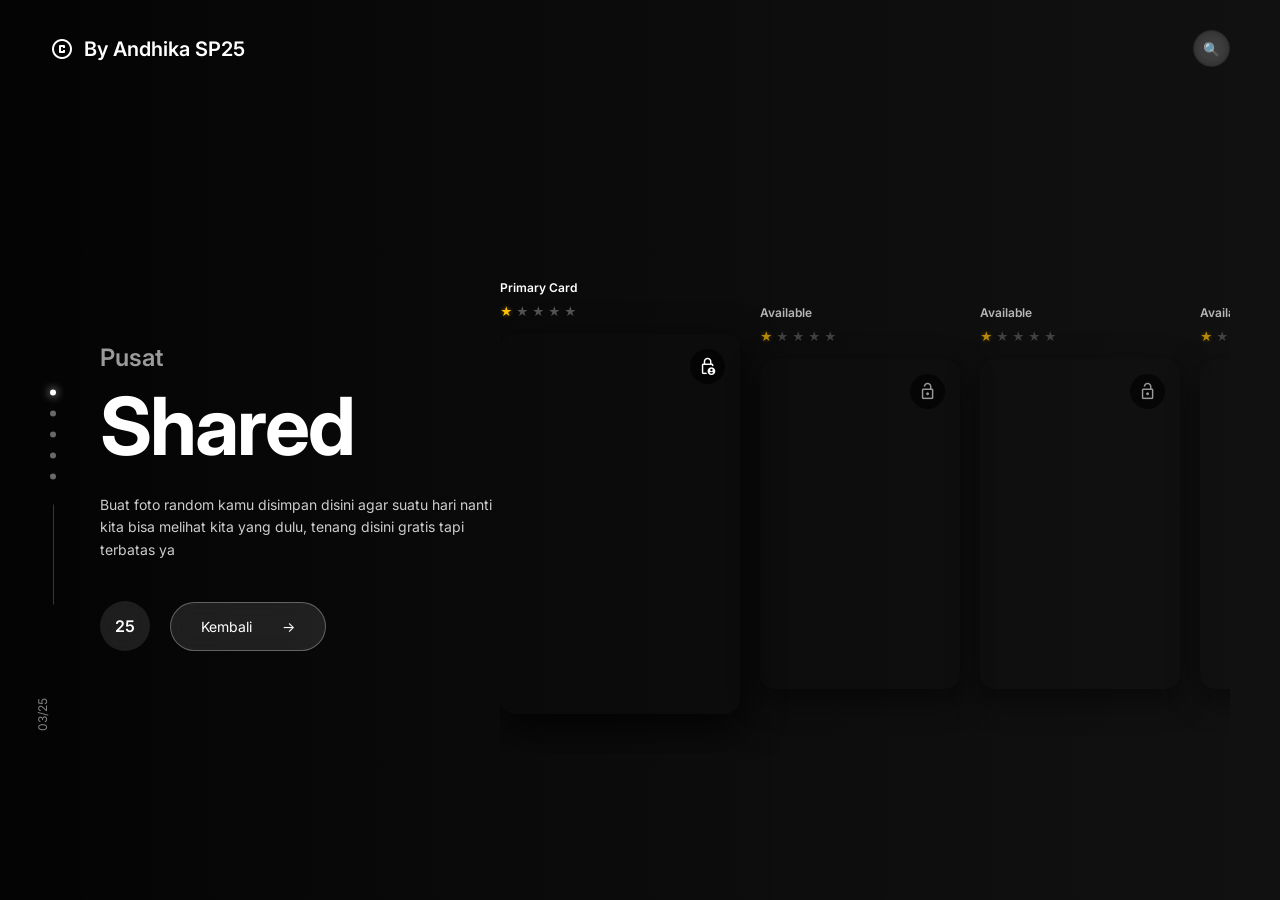
==== card.html @ 6df533e9 "webtest" ====
<!DOCTYPE html>
<html lang="id">
<head>
    <meta charset="UTF-8">
    <meta name="viewport" content="width=device-width, initial-scale=1.0">
    <title>Private Card - Shared Storage</title>
    <link href="https://fonts.googleapis.com/css2?family=Inter:wght@300;400;600;700&display=swap" rel="stylesheet">
    <link href="https://fonts.googleapis.com/css2?family=Material+Symbols+Outlined:opsz,wght,FILL,GRAD@24,400,0,0" rel="stylesheet" />
    
    <link rel="stylesheet" href="card.css">
</head>
<body>
    <div class="bg-image" id="main-bg"></div>
    <div class="overlay"></div>

    <nav>
        <div class="logo">
            <span class="material-symbols-outlined">copyright</span> By Andhika SP25
        </div>

       <div class="nav-right">
            <!-- Kotak Pencarian Baru -->
            <div class="search-box">
                <input type="text" id="search-input" placeholder="Cari card...">
                <button class="icon-btn">🔍</button>
            </div>
        </div>
    </nav>

    <main>
        <div class="left-panel">
            <div class="side-pagination">
                <div class="dot active"></div>
                <div class="dot"></div>
                <div class="dot"></div>
                <div class="dot"></div>
                <div class="dot"></div>
                <div class="line-vertical"></div>
            </div>
            
            <div class="text-content">
                <h3 class="subtitle">Pusat</h3>
                <h1 class="title">Shared</h1>
                <p class="description">
                    Buat foto random kamu disimpan disini agar suatu hari nanti kita bisa melihat kita yang dulu, tenang disini gratis tapi terbatas ya
                </p>
                <div class="action-wrapper">
                    <div class="circle-number" id="total-kartu">0</div>
                    <button class="explore-btn" onclick="window.location.href='index.html'">Kembali <span class="arrow">→</span></button>
                </div>
            </div>
            <div class="bottom-vertical-text">03/25</div>
        </div>

        <div class="right-panel-wrapper">
            <!-- WADAH KARTU DINAMIS: Semua div panjang sudah dihapus, JS akan mengisinya di sini -->
            <div class="slider-container" id="wadah-kartu">
                
            </div>
        </div>
    </main>

    <!-- Modal Login tetap dipertahankan jika Anda ingin menggunakannya nanti -->
    <div id="auth-modal" class="modal-overlay">
        <div class="auth-box">
            <span class="close-btn" onclick="closeModal()">×</span>
            <h2>Log In</h2>
            <p class="subtitle-login">Silakan masukkan username dan sandi Anda untuk melanjutkan.</p>
            
            <form onsubmit="handleLogin(event)">
                <div class="input-group">
                    <label>Username</label>
                    <input type="text" id="username" required>
                </div>
                <div class="input-group">
                    <label>Password</label>
                    <input type="password" id="password" required>
                </div>
                
                <p id="error-msg" class="error-text">Maaf, Username atau Sandi salah!</p>
                <button type="submit" class="btn-signup">Log In</button>
            </form>
        </div>
    </div>

<script>
    // Nonaktifkan klik kanan
    document.addEventListener('contextmenu', e => e.preventDefault());

    // Nonaktifkan tombol shortcut F12, Ctrl+U, Ctrl+Shift+I
    document.onkeydown = function(e) {
        if (e.keyCode == 123) return false; // F12
        if (e.ctrlKey && e.keyCode == 'U'.charCodeAt(0)) return false; // Ctrl+U
        if (e.ctrlKey && e.shiftKey && e.keyCode == 'I'.charCodeAt(0)) return false; // Ctrl+Shift+I
        if (e.ctrlKey && e.shiftKey && e.keyCode == 'J'.charCodeAt(0)) return false; // Ctrl+Shift+J
    };
</script>

    <script src="card.js"></script>
</body>
</html>
---- card.css ----
* {
    margin: 0;
    padding: 0;
    box-sizing: border-box;
    font-family: 'Inter', sans-serif;
    color: #ffffff;
}
body {
    height: 100vh; width: 100vw; overflow: hidden; position: relative; background-color: #111;
}

.bg-image {
    position: absolute; top: 0; left: 0; width: 100%; height: 100%;
    background-image: url('https://images.unsplash.com/photo-1606294711685-6481c19b0235?auto=format&fit=crop&q=80');
    background-size: cover; background-position: center; z-index: -2;
    transition: background-image 0.5s ease-in-out;
}
.overlay {
    position: absolute; top: 0; left: 0; width: 100%; height: 100%;
    background: linear-gradient(to right, rgba(0,0,0,0.8) 0%, rgba(0,0,0,0.4) 40%, rgba(0,0,0,0) 100%);
    z-index: -1;
}

nav { display: flex; justify-content: space-between; align-items: center; padding: 30px 50px; position: relative; z-index: 10; }
.logo { display: flex; align-items: center; gap: 10px; font-weight: 600; font-size: 20px; }
.nav-links { display: flex; gap: 40px; list-style: none; }
.nav-links a { text-decoration: none; font-size: 14px; opacity: 0.8; transition: opacity 0.3s; }
.nav-links a:hover { opacity: 1; }
.nav-right { display: flex; align-items: center; gap: 30px; }
.icon-btn { background: rgba(255,255,255,0.1); border: none; width: 35px; height: 35px; border-radius: 50%; cursor: pointer; backdrop-filter: blur(5px); }
.trips-menu { display: flex; align-items: center; gap: 15px; font-size: 14px; }

main { 
    display: flex; 
    padding: 0 50px; 
    height: calc(100vh - 100px); 
    position: relative; 
    align-items: center; /* Memastikan teks dan gambar sejajar secara vertikal */
}

.left-panel { 
    flex: 0 0 450px; /* Lebar area teks tetap, tidak akan tergeser oleh foto */
    display: flex; 
    flex-direction: column; 
    justify-content: center; 
    position: relative; 
    padding-left: 50px; 
    z-index: 5;
}

.side-pagination { position: absolute; left: 0; top: 50%; transform: translateY(-50%); display: flex; flex-direction: column; align-items: center; gap: 15px; }
.side-pagination .dot { width: 6px; height: 6px; background: rgba(255,255,255,0.4); border-radius: 50%; }
.side-pagination .dot.active { background: white; box-shadow: 0 0 10px white; }
.line-vertical { width: 1px; height: 100px; background: rgba(255,255,255,0.2); margin-top: 10px; }
.subtitle { font-size: 24px; font-weight: 600; opacity: 0.6; margin-bottom: 5px; }
.title { font-size: 80px; font-weight: 700; margin-bottom: 20px; letter-spacing: -2px; }
.description { font-size: 14px; line-height: 1.6; opacity: 0.8; margin-bottom: 40px; }
.action-wrapper { display: flex; align-items: center; gap: 20px; }
.circle-number { width: 50px; height: 50px; border-radius: 50%; background: rgba(255,255,255,0.1); backdrop-filter: blur(10px); display: flex; justify-content: center; align-items: center; font-weight: 600; }
.explore-btn { padding: 15px 30px; background: rgba(255,255,255,0.1); border: 1px solid rgba(255,255,255,0.3); border-radius: 30px; font-size: 14px; cursor: pointer; backdrop-filter: blur(10px); transition: 0.3s; display: flex; align-items: center; gap: 30px; }
.explore-btn:hover { background: rgba(255,255,255,0.2); }
.bottom-vertical-text { position: absolute; bottom: -80px; left: 0; transform: rotate(-90deg); transform-origin: left bottom; font-size: 12px; opacity: 0.5; }

/* === AREA SLIDER (YANG BISA DIGESER) === */
.right-panel-wrapper {
    flex: 1; /* Mengisi sisa ruang di sebelah kanan teks */
    height: 100%;
    display: flex;
    align-items: center;
    position: relative;
    overflow: hidden; /* Mencegah konten luber ke bawah/atas */
}

.slider-container { 
    display: flex; 
    align-items: center; 
    gap: 20px;
    width: 100%;
    overflow-x: auto; 
    scroll-behavior: smooth;
    cursor: grab;
    padding: 40px 50px 40px 0; /* Padding kanan agar slide terakhir tidak mentok batas layar */
}
.slider-container:active { cursor: grabbing; }
.slider-container::-webkit-scrollbar { display: none; }
.slider-container { -ms-overflow-style: none; scrollbar-width: none; }

.card-wrapper { 
    display: flex; 
    flex-direction: column; 
    gap: 15px; 
    flex-shrink: 0; 
    transition: transform 0.3s ease; 
}

.card-header { display: flex; flex-direction: column; gap: 5px; opacity: 0.7; transition: 0.3s; user-select: none; }
.card-wrapper.active .card-header { opacity: 1; }

/* === TAMBAHAN: Efek Membesar Saat Kursor Menyentuh Kartu (Hover) === */
.card-wrapper:hover .card {
    width: 240px; 
    height: 380px; 
    filter: brightness(1); 
    box-shadow: 0 15px 40px rgba(0,0,0,0.8);
}
.card-header span { font-size: 12px; font-weight: 600; }
.mini-dots { display: flex; gap: 5px; }
.mini-dots span { width: 4px; height: 4px; background: rgba(255,255,255,0.3); border-radius: 50%; }
.card-wrapper.active .mini-dots span.active { background: white; }

.card { width: 200px; height: 330px; border-radius: 15px; background-size: cover; background-position: center; position: relative; box-shadow: 0 10px 30px rgba(0,0,0,0.5); transition: all 0.4s ease; filter: brightness(0.6); pointer-events: none; }
.card-wrapper.active .card { width: 240px; height: 380px; filter: brightness(1); box-shadow: 0 15px 40px rgba(0,0,0,0.8); }

.lock-icon {
    position: absolute; top: 15px; right: 15px; width: 35px; height: 35px;
    background: rgba(0,0,0,0.6); backdrop-filter: blur(5px); border-radius: 50%;
    display: flex; justify-content: center; align-items: center; font-size: 16px;
}

/* === MODAL LOGIN === */
/* === MODAL LOGIN === */
.modal-overlay {
    position: fixed; top: 0; left: 0; width: 100vw; height: 100vh;
    background: rgba(0, 0, 0, 0.6); backdrop-filter: blur(8px);
    
    /* Ganti display: none menjadi flex */
    display: flex; 
    justify-content: center; align-items: center; z-index: 100;
    
    /* Tambahan untuk efek pudar (fade) */
    opacity: 0;
    visibility: hidden;
    transition: all 0.3s ease;
}

.auth-box {
    background: rgba(20, 20, 20, 0.85); border: 1px solid rgba(255, 255, 255, 0.2);
    border-radius: 15px; padding: 40px; width: 360px; position: relative;
    box-shadow: 0 15px 40px rgba(0,0,0,0.7); text-align: center;
    
    /* Tambahan untuk efek membesar dari bawah (scale) */
    transform: scale(0.9) translateY(20px);
    transition: all 0.4s cubic-bezier(0.175, 0.885, 0.32, 1.275);
}

/* --- KELAS PEMICU ANIMASI (Saat Ditampilkan) --- */
.modal-overlay.show {
    opacity: 1;
    visibility: visible;
}

.modal-overlay.show .auth-box {
    transform: scale(1) translateY(0);
}

.close-btn { position: absolute; top: 15px; right: 20px; font-size: 24px; cursor: pointer; opacity: 0.7; }
.close-btn:hover { opacity: 1; }
.auth-box h2 { font-size: 28px; font-weight: 700; margin-bottom: 5px; }
.subtitle-login { font-size: 14px; margin-bottom: 30px; opacity: 0.9; }

.input-group { text-align: left; margin-bottom: 25px; }
.input-group label { display: block; font-size: 14px; font-weight: 600; margin-bottom: 5px; }
.input-group input {
    width: 100%; background: transparent; border: none;
    border-bottom: 2px solid rgba(255,255,255,0.7);
    color: white; font-size: 16px; padding: 5px 0; outline: none;
}
.input-group input:focus { border-bottom: 2px solid white; }

.error-text { color: #ff6b6b; font-size: 13px; margin-top: -15px; margin-bottom: 20px; text-align: left; display: none; }
.btn-signup {
    width: 100%; background: #5586ff; color: white; border: none;
    padding: 15px; border-radius: 8px; font-size: 16px; font-weight: 600;
    cursor: pointer; margin-bottom: 10px; transition: 0.3s;
}
.btn-signup:hover { background: #4572e0; }

/* === FITUR KOTAK PENCARIAN === */
.search-box {
    display: flex;
    align-items: center;
    background: rgba(255,255,255,0.1);
    border-radius: 30px;
    backdrop-filter: blur(5px);
    border: 1px solid transparent;
    transition: 0.4s ease;
}
.search-box:focus-within {
    border: 1px solid rgba(255,255,255,0.5);
    background: rgba(255,255,255,0.2);
}
.search-box input {
    background: transparent;
    border: none;
    color: white;
    width: 0; /* Awalnya tersembunyi */
    padding: 0;
    opacity: 0;
    transition: 0.4s ease;
    outline: none;
    font-size: 14px;
}
/* Efek kotak memanjang saat didekati mouse atau diketik */
.search-box:hover input, .search-box input:focus {
    width: 150px;
    padding: 5px 15px;
    opacity: 1;
}
.search-box .icon-btn {
    background: transparent; /* Hilangkan background default agar menyatu dengan kotak */
}

/* === EFEK TRANSISI PINDAH HALAMAN === */

/* Membuat halaman muncul perlahan saat baru dibuka */
body {
    animation: fadeInPage 0.5s ease-in-out forwards;
}

@keyframes fadeInPage {
    from { opacity: 0; }
    to { opacity: 1; }
}

/* Class ini akan dipicu oleh JavaScript saat tombol diklik */
body.fade-out {
    animation: fadeOutPage 0.5s ease-in-out forwards;
}

@keyframes fadeOutPage {
    from { opacity: 1; }
    to { opacity: 0; }
}

/* === ANIMASI TOMBOL KEMBALI === */

/* 1. Memastikan perubahan transisinya mulus */
.explore-btn {
    transition: all 0.3s ease !important;
}

/* 2. Efek membesar dan bayangan saat disentuh kursor */
.explore-btn:hover {
    transform: scale(1.05);
    box-shadow: 0 8px 20px rgba(0, 0, 0, 0.3);
}

/* 3. Efek tertekan saat tombol diklik */
.explore-btn:active {
    transform: scale(0.95);
}

/* 4. Memastikan ikon panah bisa digeser */
.explore-btn .arrow {
    display: inline-block;
    transition: transform 0.3s ease;
}

/* 5. Menggeser ikon panah sedikit ke kanan saat tombol disentuh */
.explore-btn:hover .arrow {
    transform: translateX(6px);
}

/* === SISTEM RATING BINTANG === */
.star-rating {
    display: flex;
    gap: 3px; /* Jarak antar bintang */
    margin-top: 4px; /* Jarak bintang dari teks judul di atasnya */
}

.star {
    color: rgba(255, 255, 255, 0.3); /* Warna bintang kosong (putih redup/transparan) */
    font-size: 13px; /* Ukuran bintang */
    cursor: default;
}

.star.active {
    color: #ffc107; /* Warna bintang terisi (emas/kuning terang) */
    text-shadow: 0 0 5px rgba(255, 193, 7, 0.4); /* Opsional: efek sedikit bersinar */
}

/* === EFEK TERANG SAAT CARD DI-HOVER === */

/* Memberikan efek transisi halus agar perubahannya tidak kaku (opsional jika sudah ada) */
.card-header, .card-header span, .star-rating {
    transition: all 0.3s ease;
}

/* Memaksa header kartu menjadi terang 100% saat kursor masuk ke area card-wrapper */
.card-wrapper:hover .card-header {
    opacity: 1 !important;
}

/* Memaksa teks nama (Mountain Base, dll) menjadi putih bersih */
.card-wrapper:hover .card-header > span {
    color: #ffffff !important;
    opacity: 1 !important;
}

/* Memaksa bintang rating yang aktif menyala kuning terang maksimal */
.card-wrapper:hover .star-rating .star.active {
    color: #ffc107 !important;
    opacity: 1 !important;
    text-shadow: 0 0 5px rgba(255, 193, 7, 0.4);
}
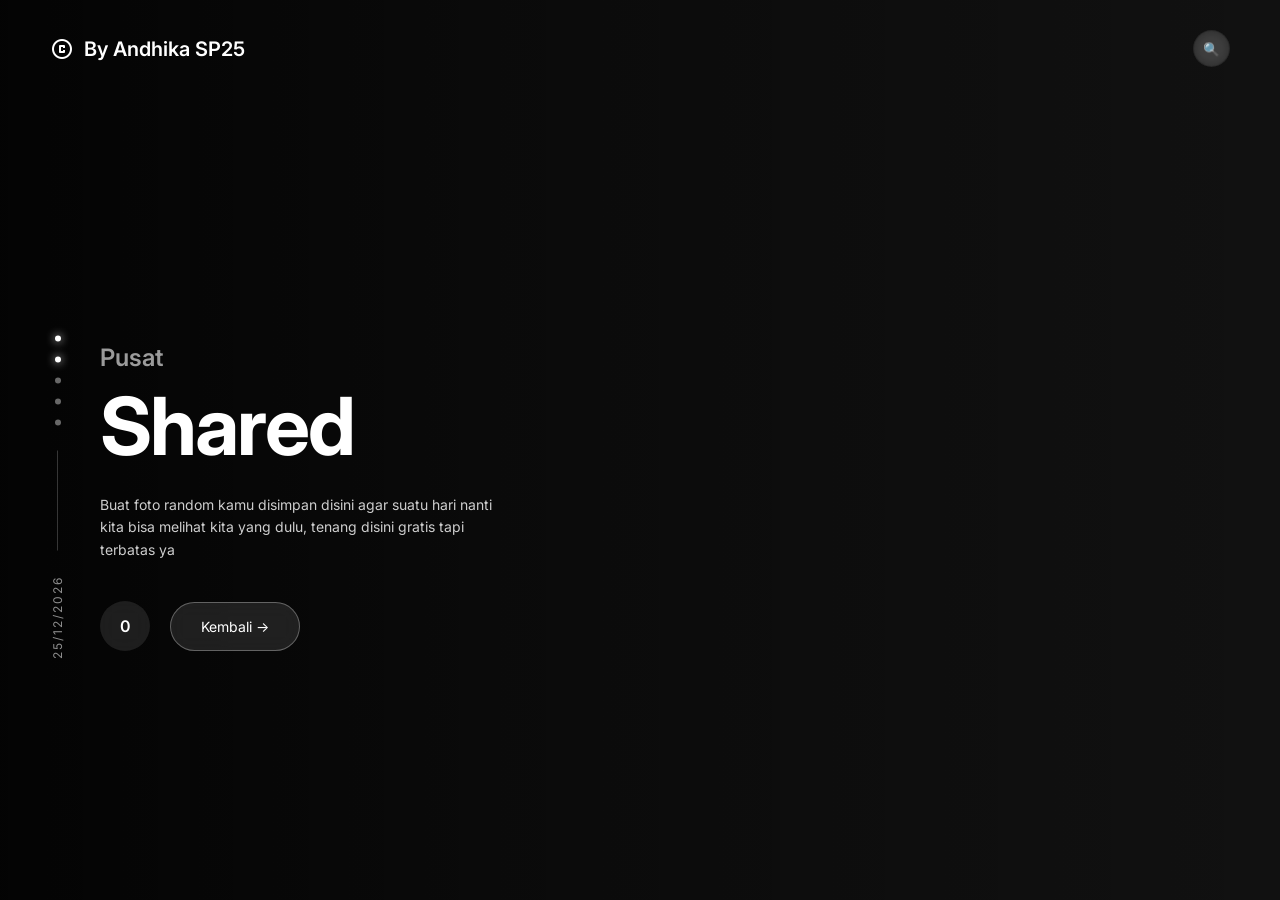
==== commit c29233ed: "v1" ====
--- a/card.html
+++ b/card.html
@@ -3,6 +3,8 @@
 <head>
     <meta charset="UTF-8">
     <meta name="viewport" content="width=device-width, initial-scale=1.0">
+    <meta name="referrer" content="no-referrer">
+    <meta http-equiv="X-Content-Type-Options" content="nosniff">
     <title>Private Card - Shared Storage</title>
     <link href="https://fonts.googleapis.com/css2?family=Inter:wght@300;400;600;700&display=swap" rel="stylesheet">
     <link href="https://fonts.googleapis.com/css2?family=Material+Symbols+Outlined:opsz,wght,FILL,GRAD@24,400,0,0" rel="stylesheet" />
@@ -31,13 +33,14 @@
         <div class="left-panel">
             <div class="side-pagination">
                 <div class="dot active"></div>
-                <div class="dot"></div>
-                <div class="dot"></div>
+                <div class="dot active"></div>
+                <div class="dot "></div>
                 <div class="dot"></div>
                 <div class="dot"></div>
                 <div class="line-vertical"></div>
+                <div class="class-angka-0325">25/12/2026</div>
             </div>
-            
+
             <div class="text-content">
                 <h3 class="subtitle">Pusat</h3>
                 <h1 class="title">Shared</h1>
@@ -46,10 +49,9 @@
                 </p>
                 <div class="action-wrapper">
                     <div class="circle-number" id="total-kartu">0</div>
-                    <button class="explore-btn" onclick="window.location.href='index.html'">Kembali <span class="arrow">→</span></button>
+                    <button class="explore-btn" onclick="window.location.href='index.html'">Kembali →</button>
                 </div>
             </div>
-            <div class="bottom-vertical-text">03/25</div>
         </div>
 
         <div class="right-panel-wrapper">
@@ -77,7 +79,7 @@
                     <input type="password" id="password" required>
                 </div>
                 
-                <p id="error-msg" class="error-text">Maaf, Username atau Sandi salah!</p>
+                <p id="error-msg" class="error-text">Password salah!</p>
                 <button type="submit" class="btn-signup">Log In</button>
             </form>
         </div>
--- a/card.css
+++ b/card.css
@@ -304,3 +304,92 @@
     text-shadow: 0 0 5px rgba(255, 193, 7, 0.4);
 }
 
+    .class-angka-0325 {
+    writing-mode: vertical-rl;
+    transform: rotate(180deg);
+    font-size: 0.75rem;
+    letter-spacing: 2px;
+    color: rgba(255, 255, 255, 0.55);
+    margin-top: 10px;
+}
+
+/* =========================================
+   RESPONSIVE MOBILE UNTUK CARD.HTML
+   ========================================= */
+@media (max-width: 768px) {
+    body {
+        overflow-y: auto !important;
+        overflow-x: hidden !important;
+        min-height: 100vh;
+    }
+
+    /* Susun area teks utama dan slider kartu menjadi atas-bawah */
+    .container, .main-wrapper, main {
+        flex-direction: column !important;
+        justify-content: flex-start !important;
+        align-items: flex-start !important;
+        padding: 80px 20px 30px 20px !important;
+        gap: 24px !important;
+        height: auto !important;
+    }
+
+    /* Perkecil ukuran judul besar ("Shared") agar pas di layar HP */
+    h1, .hero-title {
+        font-size: 2.6rem !important;
+        line-height: 1.1 !important;
+        margin-bottom: 10px !important;
+    }
+
+    p, .hero-desc {
+        font-size: 0.9rem !important;
+        max-width: 100% !important;
+    }
+
+    /* Buat slider kartu nyaman digeser dengan jari */
+    #wadah-kartu {
+        position: relative !important;
+        width: 100% !important;
+        max-width: 100vw !important;
+        margin-left: 0 !important;
+        padding: 12px 20px 24px 20px !important;
+        display: flex !important;
+        flex-direction: row !important;
+        flex-wrap: nowrap !important;
+        gap: 14px !important;
+        overflow-x: auto !important;
+        overflow-y: hidden !important;
+        touch-action: pan-x !important;
+        -webkit-overflow-scrolling: touch !important;
+        z-index: 20 !important;
+        scrollbar-width: none;
+    }
+
+    #wadah-kartu::-webkit-scrollbar {
+        display: none;
+    }
+    .card-wrapper {
+        flex: 0 0 155px !important;
+        width: 155px !important;
+        min-width: 155px !important;
+        margin: 0 !important;
+    }
+
+    .card {
+        width: 100% !important;
+        height: 220px !important;
+        border-radius: 16px !important;
+    }
+    
+
+    /* Sesuaikan pop-up login agar pas di tengah layar HP */
+    #auth-modal .modal-content, .auth-box {
+        width: 90% !important;
+        max-width: 350px !important;
+        padding: 24px 20px !important;
+        border-radius: 18px !important;
+    }
+
+    #username, #password {
+        font-size: 16px !important; /* Mencegah auto-zoom di HP */
+    }
+}
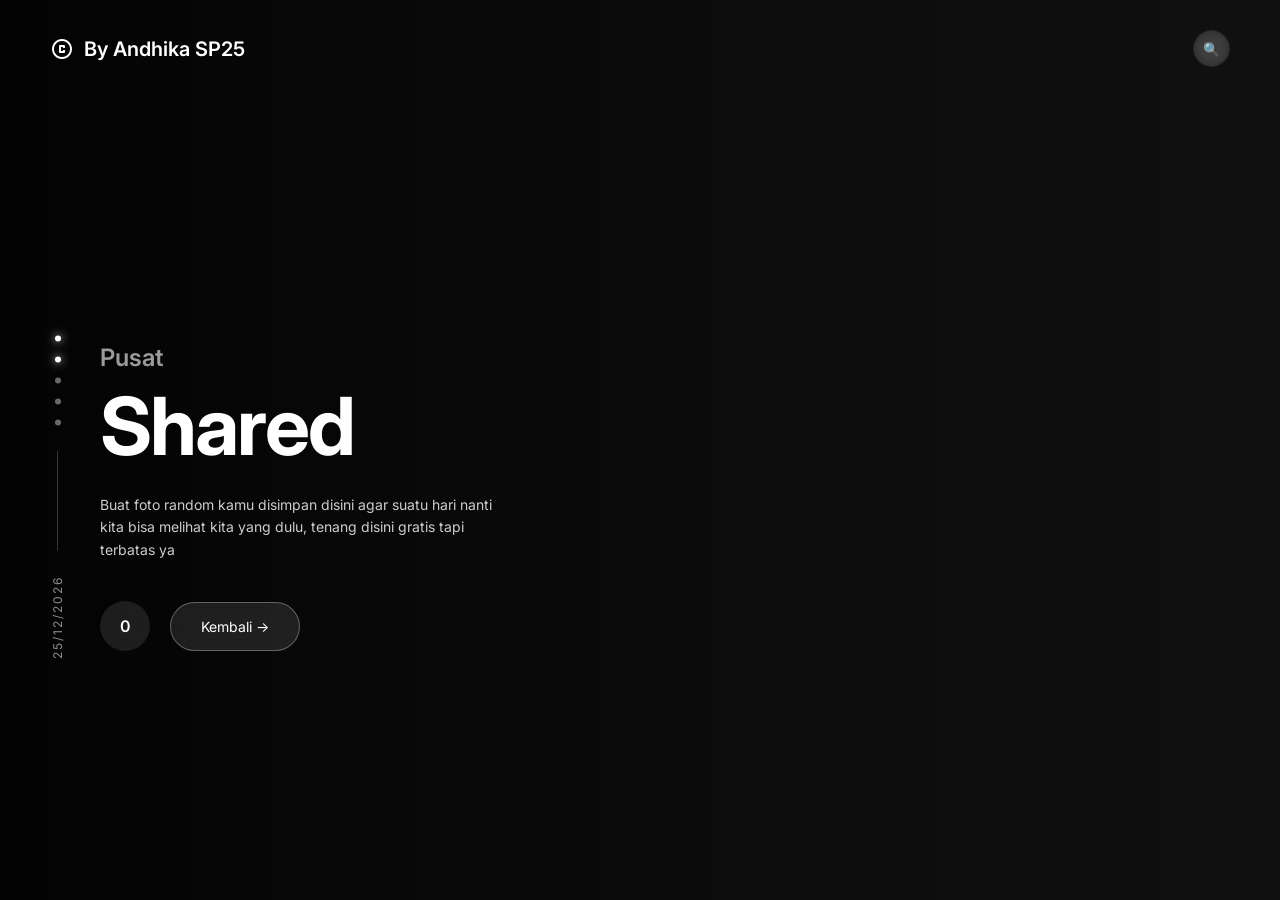
==== commit 20c745a5: "Add files via upload" ====
--- a/card.html
+++ b/card.html
@@ -2,7 +2,7 @@
 <html lang="id">
 <head>
     <meta charset="UTF-8">
-    <meta name="viewport" content="width=device-width, initial-scale=1.0">
+    <meta name="viewport" content="width=device-width, initial-scale=1.0, viewport-fit=cover">
     <meta name="referrer" content="no-referrer">
     <meta http-equiv="X-Content-Type-Options" content="nosniff">
     <title>Private Card - Shared Storage</title>
--- a/card.css
+++ b/card.css
@@ -392,4 +392,144 @@
     #username, #password {
         font-size: 16px !important; /* Mencegah auto-zoom di HP */
     }
+}
+
+/* =========================================================================
+   RESPONSIVE SMARTPHONE (Hanya Header Brand & Animasi Search)
+   ========================================================================= */
+@media (max-width: 768px) {
+    /* 1. Rapatkan jarak kiri-kanan header agar ruang lebih lega */
+    header, .header, .navbar, .top-bar {
+        padding-left: 20px !important;
+        padding-right: 20px !important;
+        gap: 10px !important;
+        justify-content: space-between !important;
+        align-items: center !important;
+        flex-wrap: nowrap !important;
+    }
+
+    /* 2. Jaga teks "© By Andhika SP25" tetap 1 baris (tidak turun jadi 3 baris) */
+    header > div:first-child,
+    .header > div:first-child,
+    .navbar > div:first-child,
+    .brand,
+    .logo {
+        white-space: nowrap !important;
+        flex-shrink: 0 !important;
+        font-size: 0.88rem !important;
+    }
+
+    /* 3. Animasi Search tetap jalan, batasi lebar saat melebar agar tidak menabrak teks */
+    #search-input {
+        font-size: 0.85rem !important;
+        color: #ffffff !important;
+    }
+
+    #search-input::placeholder {
+        color: rgba(255, 255, 255, 0.75) !important;
+        opacity: 1 !important;
+    }
+
+    #search-input:focus,
+    #search-input:hover,
+    #search-input:not(:placeholder-shown),
+    .search-box:hover #search-input,
+    .search-box:focus-within #search-input,
+    .search-box.active #search-input,
+    .search-container:hover #search-input,
+    .search-container:focus-within #search-input,
+    .search-container.active #search-input {
+        width: 150px !important;
+        max-width: 44vw !important;
+        padding-left: 14px !important;
+        padding-right: 36px !important;
+    }
+}
+
+/* =========================================================================
+   GLOBAL: HILANGKAN PINGGIRAN HITAM & BLOK SELEKSI TEKS (INDEX, CARD, GALERI)
+   ========================================================================= */
+*, *::before, *::after {
+    box-sizing: border-box;
+    -webkit-tap-highlight-color: transparent;
+    -webkit-touch-callout: none;
+    -webkit-user-select: none;
+    user-select: none;
+}
+
+html, body {
+    margin: 0 !important;
+    padding: 0 !important;
+    width: 100% !important;
+    max-width: 100% !important;
+    min-height: 100dvh;
+    overflow-x: hidden !important;
+}
+
+/* Pastikan background utama penuh ke seluruh tepi layar tanpa celah hitam */
+#main-bg, .bg-utama, .hero-bg {
+    position: fixed !important;
+    inset: 0 !important;
+    width: 100% !important;
+    height: 100dvh !important;
+    background-size: cover !important;
+    background-position: center !important;
+}
+
+/* Tetap izinkan seleksi & ketik normal pada kolom input (Login & Search) */
+input, textarea {
+    -webkit-user-select: text !important;
+    user-select: text !important;
+    -webkit-touch-callout: default !important;
+}
+
+/* =========================================================================
+   OPTIMASI PERFORMA RENDERING 60FPS / 120FPS
+   ========================================================================= */
+#main-bg {
+    transform: translateZ(0);
+    will-change: background-image;
+    backface-visibility: hidden;
+}
+
+#wadah-kartu {
+    overflow-x: auto;
+    -webkit-overflow-scrolling: touch;
+    scroll-snap-type: none !important; /* Mencegah patah-patah saat geser cepat */
+    transform: translateZ(0);
+}
+
+.card-wrapper,
+.photo-card {
+    transform: translateZ(0);
+    backface-visibility: hidden;
+}
+
+/* Lewati rendering kartu galeri yang belum masuk layar (sangat mempercepat scroll) */
+.photo-card {
+    content-visibility: auto;
+    contain-intrinsic-size: 200px 220px;
+}
+
+/* Kurangi beban blur GPU khusus di layar smartphone */
+@media (max-width: 768px) {
+    *, *::before, *::after {
+        backdrop-filter: none !important;
+        -webkit-backdrop-filter: none !important;
+    }
+
+    /* Ganti transparansi blur dengan warna solid semi-transparan yang ringan */
+    #search-input,
+    .btn-back,
+    .kembali-btn,
+    #total-kartu,
+    .lock-icon {
+        background: rgba(20, 25, 35, 0.72) !important;
+    }
+
+    #auth-modal > div,
+    .modal-content,
+    #custom-toast {
+        background: rgba(15, 23, 42, 0.96) !important;
+    }
 }
